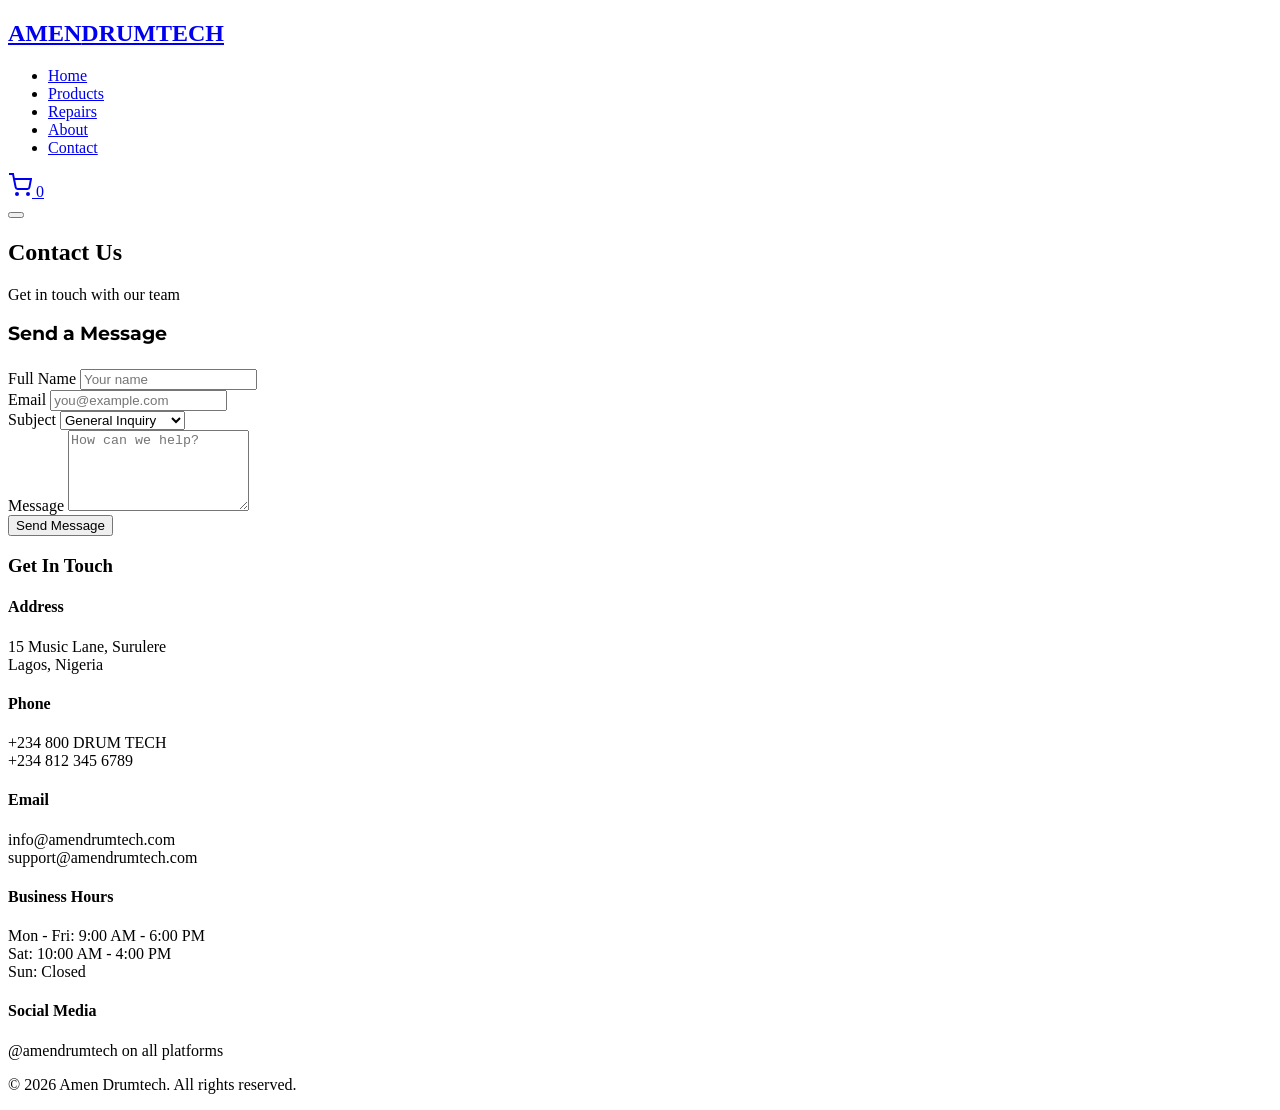
==== contact.html @ f6c1263b "Add contact.html" ====
<!DOCTYPE html>
<html lang="en">
<head>
    <meta charset="UTF-8">
    <meta name="viewport" content="width=device-width, initial-scale=1.0">
    <title>Contact - Amen Drumtech</title>
    <link rel="stylesheet" href="css/styles.css">
    <link href="https://fonts.googleapis.com/css2?family=Montserrat:wght@400;600;700;900&family=Inter:wght@300;400;500;600&display=swap" rel="stylesheet">
</head>
<body>
    <header class="header">
        <nav class="nav">
            <div class="nav-brand">
                <h1 class="logo"><a href="index.html">AMEN<span>DRUMTECH</span></a></h1>
            </div>
            <ul class="nav-links">
                <li><a href="index.html">Home</a></li>
                <li><a href="products.html">Products</a></li>
                <li><a href="repairs.html">Repairs</a></li>
                <li><a href="about.html">About</a></li>
                <li><a href="contact.html" class="active">Contact</a></li>
            </ul>
            <div class="nav-actions">
                <a href="cart.html" class="cart-icon">
                    <svg width="24" height="24" viewBox="0 0 24 24" fill="none" stroke="currentColor" stroke-width="2">
                        <circle cx="9" cy="21" r="1"/><circle cx="20" cy="21" r="1"/>
                        <path d="M1 1h4l2.68 13.39a2 2 0 0 0 2 1.61h9.72a2 2 0 0 0 2-1.61L23 6H6"/>
                    </svg>
                    <span class="cart-count" id="cart-count">0</span>
                </a>
            </div>
            <button class="mobile-toggle" id="mobile-toggle">
                <span></span><span></span><span></span>
            </button>
        </nav>
    </header>

    <section class="page-header">
        <h2>Contact Us</h2>
        <p>Get in touch with our team</p>
    </section>

    <section class="contact-section">
        <div class="container">
            <div class="contact-grid">
                <div class="contact-form">
                    <h3 style="font-family:'Montserrat',sans-serif; font-weight:700; margin-bottom:24px;">Send a Message</h3>
                    <form id="contact-form">
                        <div class="form-group">
                            <label>Full Name</label>
                            <input type="text" placeholder="Your name" required>
                        </div>
                        <div class="form-group">
                            <label>Email</label>
                            <input type="email" placeholder="you@example.com" required>
                        </div>
                        <div class="form-group">
                            <label>Subject</label>
                            <select>
                                <option>General Inquiry</option>
                                <option>Product Question</option>
                                <option>Order Support</option>
                                <option>Partnership</option>
                                <option>Warranty Claim</option>
                            </select>
                        </div>
                        <div class="form-group">
                            <label>Message</label>
                            <textarea placeholder="How can we help?" rows="5" required></textarea>
                        </div>
                        <button type="submit" class="btn btn-primary btn-full">Send Message</button>
                    </form>
                </div>
                <div class="contact-info-card">
                    <h3>Get In Touch</h3>
                    <div class="contact-info-item">
                        <h4>Address</h4>
                        <p>15 Music Lane, Surulere<br>Lagos, Nigeria</p>
                    </div>
                    <div class="contact-info-item">
                        <h4>Phone</h4>
                        <p>+234 800 DRUM TECH<br>+234 812 345 6789</p>
                    </div>
                    <div class="contact-info-item">
                        <h4>Email</h4>
                        <p>info@amendrumtech.com<br>support@amendrumtech.com</p>
                    </div>
                    <div class="contact-info-item">
                        <h4>Business Hours</h4>
                        <p>Mon - Fri: 9:00 AM - 6:00 PM<br>Sat: 10:00 AM - 4:00 PM<br>Sun: Closed</p>
                    </div>
                    <div class="contact-info-item">
                        <h4>Social Media</h4>
                        <p>@amendrumtech on all platforms</p>
                    </div>
                </div>
            </div>
        </div>
    </section>

    <footer class="footer">
        <div class="container">
            <div class="footer-bottom">
                <p>&copy; 2026 Amen Drumtech. All rights reserved.</p>
            </div>
        </div>
    </footer>

    <script src="js/products-data.js"></script>
    <script src="js/cart.js"></script>
    <script src="js/app.js"></script>
    <script>
        document.getElementById('contact-form').addEventListener('submit', function(e) {
            e.preventDefault();
            alert('Message sent! We\'ll get back to you within 24 hours.');
            this.reset();
        });
    </script>
</body>
</html>
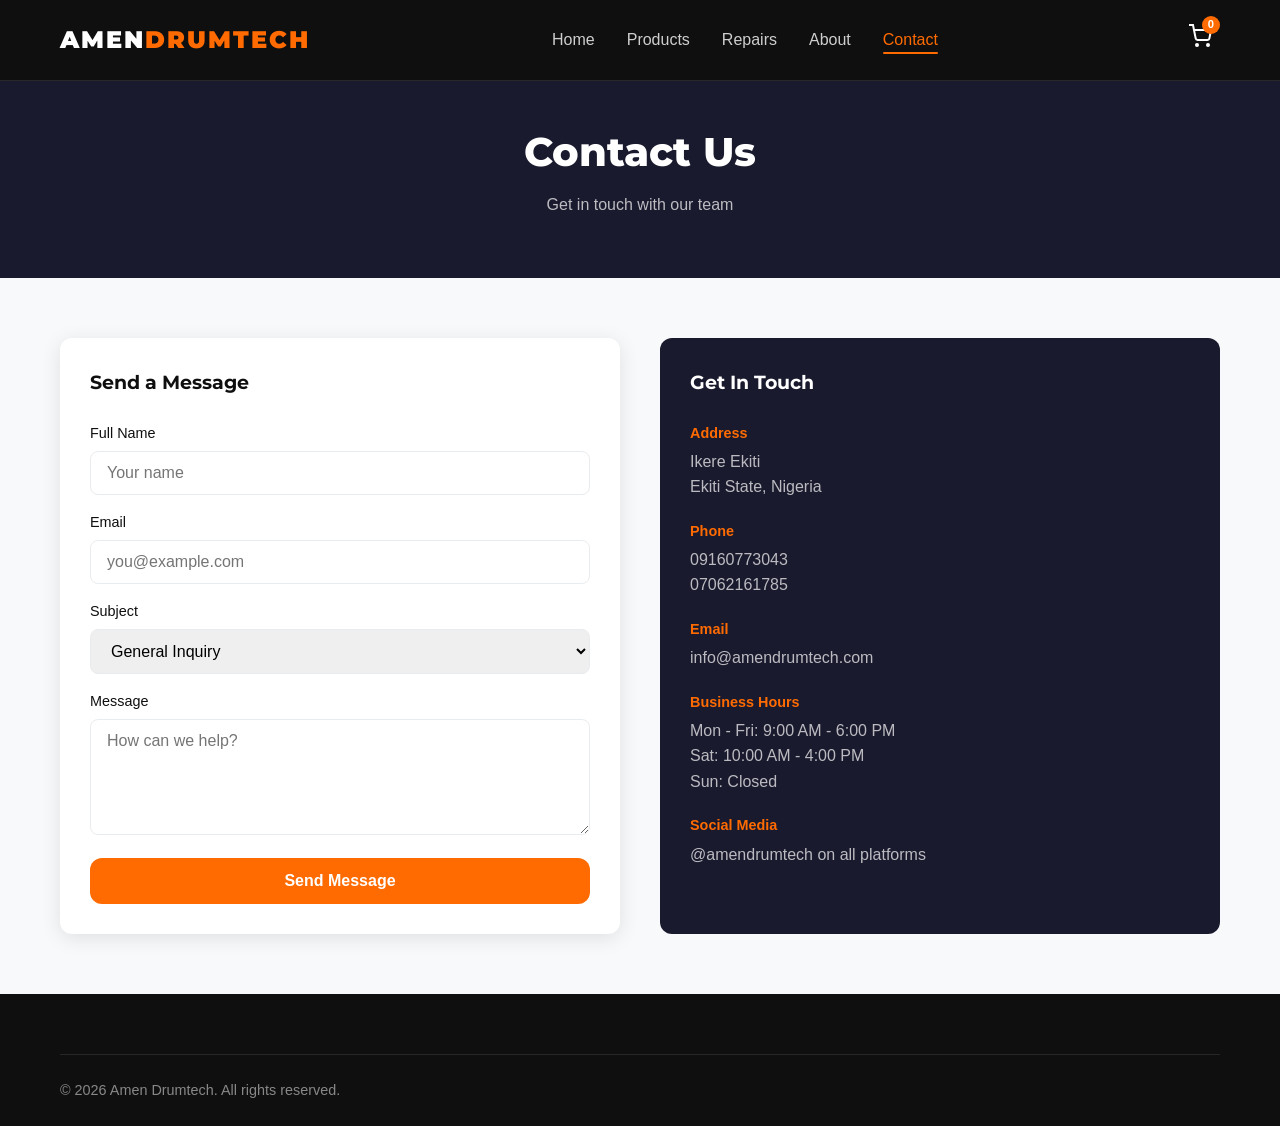
==== commit bc9d0b34: "Update contact info: Ikere Ekiti location, correct phone numbers" ====
--- a/contact.html
+++ b/contact.html
@@ -75,15 +75,15 @@
                     <h3>Get In Touch</h3>
                     <div class="contact-info-item">
                         <h4>Address</h4>
-                        <p>15 Music Lane, Surulere<br>Lagos, Nigeria</p>
+                        <p>Ikere Ekiti<br>Ekiti State, Nigeria</p>
                     </div>
                     <div class="contact-info-item">
                         <h4>Phone</h4>
-                        <p>+234 800 DRUM TECH<br>+234 812 345 6789</p>
+                        <p>09160773043<br>07062161785</p>
                     </div>
                     <div class="contact-info-item">
                         <h4>Email</h4>
-                        <p>info@amendrumtech.com<br>support@amendrumtech.com</p>
+                        <p>info@amendrumtech.com</p>
                     </div>
                     <div class="contact-info-item">
                         <h4>Business Hours</h4>
--- a/css/styles.css
+++ b/css/styles.css
@@ -0,0 +1,1403 @@
+/* ===== RESET & BASE ===== */
+*, *::before, *::after {
+    margin: 0;
+    padding: 0;
+    box-sizing: border-box;
+}
+
+:root {
+    --primary: #ff6b00;
+    --primary-dark: #e55d00;
+    --secondary: #1a1a2e;
+    --accent: #16213e;
+    --dark: #0f0f0f;
+    --light: #f8f9fa;
+    --gray: #6c757d;
+    --gray-light: #e9ecef;
+    --success: #28a745;
+    --warning: #ffc107;
+    --danger: #dc3545;
+    --radius: 12px;
+    --shadow: 0 4px 20px rgba(0,0,0,0.1);
+    --shadow-lg: 0 10px 40px rgba(0,0,0,0.15);
+    --transition: all 0.3s ease;
+}
+
+body {
+    font-family: 'Inter', sans-serif;
+    color: var(--dark);
+    background: var(--light);
+    line-height: 1.6;
+    overflow-x: hidden;
+}
+
+a {
+    text-decoration: none;
+    color: inherit;
+}
+
+ul { list-style: none; }
+
+.container {
+    max-width: 1200px;
+    margin: 0 auto;
+    padding: 0 20px;
+}
+
+.text-center { text-align: center; }
+
+/* ===== BUTTONS ===== */
+.btn {
+    display: inline-block;
+    padding: 14px 32px;
+    border-radius: var(--radius);
+    font-weight: 600;
+    font-size: 1rem;
+    cursor: pointer;
+    transition: var(--transition);
+    border: none;
+    text-align: center;
+}
+
+.btn-primary {
+    background: var(--primary);
+    color: white;
+}
+
+.btn-primary:hover {
+    background: var(--primary-dark);
+    transform: translateY(-2px);
+    box-shadow: 0 6px 20px rgba(255, 107, 0, 0.4);
+}
+
+.btn-outline {
+    background: transparent;
+    border: 2px solid var(--primary);
+    color: var(--primary);
+}
+
+.btn-outline:hover {
+    background: var(--primary);
+    color: white;
+}
+
+.btn-full { width: 100%; }
+
+.btn-sm {
+    padding: 8px 16px;
+    font-size: 0.85rem;
+}
+
+/* ===== HEADER & NAV ===== */
+.header {
+    position: fixed;
+    top: 0;
+    left: 0;
+    right: 0;
+    z-index: 1000;
+    background: rgba(15, 15, 15, 0.95);
+    backdrop-filter: blur(10px);
+    border-bottom: 1px solid rgba(255,255,255,0.1);
+}
+
+.nav {
+    max-width: 1200px;
+    margin: 0 auto;
+    padding: 16px 20px;
+    display: flex;
+    align-items: center;
+    justify-content: space-between;
+}
+
+.logo {
+    font-family: 'Montserrat', sans-serif;
+    font-weight: 900;
+    font-size: 1.5rem;
+    color: white;
+    letter-spacing: 2px;
+}
+
+.logo span {
+    color: var(--primary);
+}
+
+.logo a {
+    color: white;
+}
+
+.logo a span {
+    color: var(--primary);
+}
+
+.nav-links {
+    display: flex;
+    gap: 32px;
+}
+
+.nav-links a {
+    color: rgba(255,255,255,0.8);
+    font-weight: 500;
+    transition: var(--transition);
+    position: relative;
+}
+
+.nav-links a:hover,
+.nav-links a.active {
+    color: var(--primary);
+}
+
+.nav-links a.active::after {
+    content: '';
+    position: absolute;
+    bottom: -6px;
+    left: 0;
+    right: 0;
+    height: 2px;
+    background: var(--primary);
+    border-radius: 2px;
+}
+
+.nav-actions {
+    display: flex;
+    align-items: center;
+    gap: 16px;
+}
+
+.cart-icon {
+    position: relative;
+    color: white;
+    padding: 8px;
+    transition: var(--transition);
+}
+
+.cart-icon:hover { color: var(--primary); }
+
+.cart-count {
+    position: absolute;
+    top: 0;
+    right: 0;
+    background: var(--primary);
+    color: white;
+    font-size: 0.7rem;
+    width: 18px;
+    height: 18px;
+    border-radius: 50%;
+    display: flex;
+    align-items: center;
+    justify-content: center;
+    font-weight: 700;
+}
+
+.btn-admin {
+    background: rgba(255,255,255,0.1);
+    color: white;
+    padding: 8px 16px;
+    border-radius: 8px;
+    font-size: 0.85rem;
+    font-weight: 500;
+    transition: var(--transition);
+}
+
+.btn-admin:hover {
+    background: var(--primary);
+}
+
+.mobile-toggle {
+    display: none;
+    flex-direction: column;
+    gap: 5px;
+    background: none;
+    border: none;
+    cursor: pointer;
+}
+
+.mobile-toggle span {
+    width: 25px;
+    height: 2px;
+    background: white;
+    transition: var(--transition);
+}
+
+/* ===== HERO ===== */
+.hero {
+    min-height: 100vh;
+    display: flex;
+    align-items: center;
+    justify-content: space-between;
+    padding: 120px 40px 80px;
+    max-width: 1200px;
+    margin: 0 auto;
+    gap: 60px;
+}
+
+.hero-content {
+    flex: 1;
+}
+
+.hero-title {
+    font-family: 'Montserrat', sans-serif;
+    font-size: 3.5rem;
+    font-weight: 900;
+    line-height: 1.1;
+    margin-bottom: 24px;
+}
+
+.hero-title span {
+    color: var(--primary);
+}
+
+.hero-subtitle {
+    font-size: 1.2rem;
+    color: var(--gray);
+    margin-bottom: 40px;
+    max-width: 500px;
+}
+
+.hero-visual {
+    flex: 1;
+    display: flex;
+    justify-content: center;
+    align-items: center;
+}
+
+.drum-animation {
+    position: relative;
+    width: 300px;
+    height: 300px;
+    display: flex;
+    align-items: center;
+    justify-content: center;
+}
+
+.drum-circle {
+    position: absolute;
+    border: 3px solid var(--primary);
+    border-radius: 50%;
+    animation: pulse 2s ease-in-out infinite;
+}
+
+.drum-circle:nth-child(1) { width: 150px; height: 150px; }
+.drum-circle:nth-child(2) { width: 220px; height: 220px; }
+.drum-circle:nth-child(3) { width: 290px; height: 290px; }
+
+.delay-1 { animation-delay: 0.4s; }
+.delay-2 { animation-delay: 0.8s; }
+
+@keyframes pulse {
+    0%, 100% { opacity: 1; transform: scale(1); }
+    50% { opacity: 0.3; transform: scale(1.05); }
+}
+
+/* ===== FEATURES ===== */
+.features {
+    padding: 80px 0;
+    background: white;
+}
+
+.feature-grid {
+    display: grid;
+    grid-template-columns: repeat(auto-fit, minmax(250px, 1fr));
+    gap: 30px;
+}
+
+.feature-card {
+    text-align: center;
+    padding: 40px 24px;
+    border-radius: var(--radius);
+    transition: var(--transition);
+    border: 1px solid var(--gray-light);
+}
+
+.feature-card:hover {
+    transform: translateY(-5px);
+    box-shadow: var(--shadow);
+}
+
+.feature-icon {
+    font-size: 2.5rem;
+    margin-bottom: 16px;
+}
+
+.feature-card h3 {
+    font-family: 'Montserrat', sans-serif;
+    font-weight: 700;
+    margin-bottom: 8px;
+}
+
+.feature-card p {
+    color: var(--gray);
+    font-size: 0.95rem;
+}
+
+/* ===== PRODUCTS ===== */
+.featured-products,
+.products-section {
+    padding: 80px 0;
+}
+
+.section-title {
+    font-family: 'Montserrat', sans-serif;
+    font-size: 2.2rem;
+    font-weight: 800;
+    text-align: center;
+    margin-bottom: 48px;
+}
+
+.product-grid {
+    display: grid;
+    grid-template-columns: repeat(auto-fill, minmax(280px, 1fr));
+    gap: 30px;
+    margin-bottom: 48px;
+}
+
+.product-card {
+    background: white;
+    border-radius: var(--radius);
+    overflow: hidden;
+    box-shadow: var(--shadow);
+    transition: var(--transition);
+}
+
+.product-card:hover {
+    transform: translateY(-5px);
+    box-shadow: var(--shadow-lg);
+}
+
+.product-image {
+    height: 220px;
+    background: linear-gradient(135deg, var(--secondary), var(--accent));
+    display: flex;
+    align-items: center;
+    justify-content: center;
+    font-size: 4rem;
+    position: relative;
+    overflow: hidden;
+}
+
+.product-image::after {
+    content: '';
+    position: absolute;
+    top: 0;
+    left: 0;
+    right: 0;
+    bottom: 0;
+    background: linear-gradient(to bottom, transparent 60%, rgba(0,0,0,0.3));
+}
+
+.product-badge {
+    position: absolute;
+    top: 12px;
+    left: 12px;
+    background: var(--primary);
+    color: white;
+    padding: 4px 10px;
+    border-radius: 20px;
+    font-size: 0.75rem;
+    font-weight: 600;
+    z-index: 1;
+}
+
+.product-info {
+    padding: 20px;
+}
+
+.product-info h3 {
+    font-family: 'Montserrat', sans-serif;
+    font-weight: 700;
+    font-size: 1.1rem;
+    margin-bottom: 8px;
+}
+
+.product-info .category {
+    color: var(--gray);
+    font-size: 0.85rem;
+    margin-bottom: 12px;
+}
+
+.product-price {
+    display: flex;
+    align-items: center;
+    justify-content: space-between;
+}
+
+.price {
+    font-family: 'Montserrat', sans-serif;
+    font-weight: 700;
+    font-size: 1.3rem;
+    color: var(--primary);
+}
+
+.btn-add-cart {
+    background: var(--primary);
+    color: white;
+    border: none;
+    padding: 10px 20px;
+    border-radius: 8px;
+    font-weight: 600;
+    cursor: pointer;
+    transition: var(--transition);
+    font-size: 0.85rem;
+}
+
+.btn-add-cart:hover {
+    background: var(--primary-dark);
+    transform: scale(1.05);
+}
+
+/* ===== FILTERS ===== */
+.products-filter {
+    display: flex;
+    justify-content: center;
+    gap: 12px;
+    margin-bottom: 40px;
+    flex-wrap: wrap;
+}
+
+.filter-btn {
+    padding: 10px 24px;
+    border: 2px solid var(--gray-light);
+    background: white;
+    border-radius: 30px;
+    font-weight: 500;
+    cursor: pointer;
+    transition: var(--transition);
+}
+
+.filter-btn.active,
+.filter-btn:hover {
+    border-color: var(--primary);
+    background: var(--primary);
+    color: white;
+}
+
+/* ===== CTA ===== */
+.cta-section {
+    background: linear-gradient(135deg, var(--secondary), var(--accent));
+    padding: 80px 0;
+    text-align: center;
+    color: white;
+}
+
+.cta-section h2 {
+    font-family: 'Montserrat', sans-serif;
+    font-size: 2.5rem;
+    font-weight: 800;
+    margin-bottom: 16px;
+}
+
+.cta-section p {
+    font-size: 1.1rem;
+    opacity: 0.8;
+    margin-bottom: 32px;
+}
+
+/* ===== PAGE HEADER ===== */
+.page-header {
+    background: var(--secondary);
+    padding: 120px 20px 60px;
+    text-align: center;
+    color: white;
+}
+
+.page-header h2 {
+    font-family: 'Montserrat', sans-serif;
+    font-size: 2.5rem;
+    font-weight: 800;
+}
+
+.page-header p {
+    opacity: 0.7;
+    margin-top: 8px;
+}
+
+/* ===== CART ===== */
+.cart-section {
+    padding: 60px 0;
+}
+
+.cart-layout {
+    display: grid;
+    grid-template-columns: 1fr 380px;
+    gap: 40px;
+    align-items: start;
+}
+
+.cart-items {
+    background: white;
+    border-radius: var(--radius);
+    padding: 24px;
+    box-shadow: var(--shadow);
+}
+
+.cart-item {
+    display: flex;
+    align-items: center;
+    gap: 20px;
+    padding: 20px 0;
+    border-bottom: 1px solid var(--gray-light);
+}
+
+.cart-item:last-child { border-bottom: none; }
+
+.cart-item-image {
+    width: 80px;
+    height: 80px;
+    background: linear-gradient(135deg, var(--secondary), var(--accent));
+    border-radius: 10px;
+    display: flex;
+    align-items: center;
+    justify-content: center;
+    font-size: 2rem;
+    flex-shrink: 0;
+}
+
+.cart-item-info {
+    flex: 1;
+}
+
+.cart-item-info h4 {
+    font-family: 'Montserrat', sans-serif;
+    font-weight: 700;
+    margin-bottom: 4px;
+}
+
+.cart-item-info .item-price {
+    color: var(--primary);
+    font-weight: 600;
+}
+
+.cart-item-qty {
+    display: flex;
+    align-items: center;
+    gap: 12px;
+}
+
+.qty-btn {
+    width: 32px;
+    height: 32px;
+    border: 1px solid var(--gray-light);
+    background: white;
+    border-radius: 8px;
+    cursor: pointer;
+    font-weight: 700;
+    font-size: 1.1rem;
+    transition: var(--transition);
+}
+
+.qty-btn:hover {
+    border-color: var(--primary);
+    color: var(--primary);
+}
+
+.cart-item-remove {
+    background: none;
+    border: none;
+    color: var(--danger);
+    cursor: pointer;
+    font-size: 1.2rem;
+    padding: 8px;
+    transition: var(--transition);
+}
+
+.cart-item-remove:hover { transform: scale(1.2); }
+
+.empty-cart {
+    text-align: center;
+    padding: 60px 20px;
+}
+
+.empty-cart p {
+    font-size: 1.2rem;
+    color: var(--gray);
+    margin-bottom: 24px;
+}
+
+.cart-summary {
+    background: white;
+    border-radius: var(--radius);
+    padding: 30px;
+    box-shadow: var(--shadow);
+    position: sticky;
+    top: 100px;
+}
+
+.cart-summary h3 {
+    font-family: 'Montserrat', sans-serif;
+    font-weight: 700;
+    margin-bottom: 24px;
+    font-size: 1.2rem;
+}
+
+.summary-row {
+    display: flex;
+    justify-content: space-between;
+    margin-bottom: 16px;
+    font-size: 1rem;
+}
+
+.summary-row.total {
+    border-top: 2px solid var(--gray-light);
+    padding-top: 16px;
+    margin-top: 16px;
+    font-weight: 700;
+    font-size: 1.2rem;
+}
+
+.secure-text {
+    text-align: center;
+    font-size: 0.8rem;
+    color: var(--gray);
+    margin-top: 12px;
+}
+
+/* ===== MODAL ===== */
+.modal-overlay {
+    position: fixed;
+    top: 0;
+    left: 0;
+    right: 0;
+    bottom: 0;
+    background: rgba(0,0,0,0.6);
+    backdrop-filter: blur(4px);
+    z-index: 2000;
+    display: flex;
+    align-items: center;
+    justify-content: center;
+    padding: 20px;
+}
+
+.modal {
+    background: white;
+    border-radius: var(--radius);
+    width: 100%;
+    max-width: 480px;
+    max-height: 90vh;
+    overflow-y: auto;
+    box-shadow: var(--shadow-lg);
+}
+
+.modal-header {
+    display: flex;
+    justify-content: space-between;
+    align-items: center;
+    padding: 24px 24px 0;
+}
+
+.modal-header h3 {
+    font-family: 'Montserrat', sans-serif;
+    font-weight: 700;
+}
+
+.modal-close {
+    background: none;
+    border: none;
+    font-size: 1.8rem;
+    cursor: pointer;
+    color: var(--gray);
+    transition: var(--transition);
+}
+
+.modal-close:hover { color: var(--dark); }
+
+.modal-body {
+    padding: 24px;
+}
+
+/* ===== FORMS ===== */
+.form-group {
+    margin-bottom: 16px;
+}
+
+.form-group label {
+    display: block;
+    font-weight: 500;
+    margin-bottom: 6px;
+    font-size: 0.9rem;
+}
+
+.form-group input,
+.form-group textarea,
+.form-group select {
+    width: 100%;
+    padding: 12px 16px;
+    border: 1px solid var(--gray-light);
+    border-radius: 8px;
+    font-size: 1rem;
+    font-family: inherit;
+    transition: var(--transition);
+}
+
+.form-group input:focus,
+.form-group textarea:focus,
+.form-group select:focus {
+    outline: none;
+    border-color: var(--primary);
+    box-shadow: 0 0 0 3px rgba(255, 107, 0, 0.1);
+}
+
+.form-group textarea { resize: vertical; min-height: 80px; }
+
+.payment-total {
+    display: flex;
+    justify-content: space-between;
+    align-items: center;
+    font-size: 1.3rem;
+    font-weight: 700;
+    padding: 16px 0;
+    margin-bottom: 16px;
+    border-top: 2px solid var(--gray-light);
+}
+
+.payment-methods {
+    text-align: center;
+    margin-top: 16px;
+    font-size: 0.85rem;
+    color: var(--gray);
+}
+
+.spinner {
+    width: 48px;
+    height: 48px;
+    border: 4px solid var(--gray-light);
+    border-top-color: var(--primary);
+    border-radius: 50%;
+    animation: spin 1s linear infinite;
+    margin: 40px auto 20px;
+}
+
+@keyframes spin {
+    to { transform: rotate(360deg); }
+}
+
+.payment-processing,
+.payment-success {
+    text-align: center;
+    padding: 20px;
+}
+
+.success-icon {
+    width: 64px;
+    height: 64px;
+    background: var(--success);
+    color: white;
+    border-radius: 50%;
+    display: flex;
+    align-items: center;
+    justify-content: center;
+    font-size: 2rem;
+    margin: 0 auto 16px;
+}
+
+.order-ref {
+    background: var(--gray-light);
+    padding: 8px 16px;
+    border-radius: 8px;
+    font-size: 0.9rem;
+    margin: 16px 0;
+    display: inline-block;
+}
+
+/* ===== FOOTER ===== */
+.footer {
+    background: var(--dark);
+    color: white;
+    padding: 60px 0 24px;
+}
+
+.footer-grid {
+    display: grid;
+    grid-template-columns: 2fr 1fr 1fr 1.5fr;
+    gap: 40px;
+    margin-bottom: 40px;
+}
+
+.footer-brand p {
+    color: rgba(255,255,255,0.6);
+    margin-top: 12px;
+}
+
+.footer-links h4,
+.footer-contact h4 {
+    font-weight: 600;
+    margin-bottom: 16px;
+    color: var(--primary);
+}
+
+.footer-links li { margin-bottom: 10px; }
+
+.footer-links a {
+    color: rgba(255,255,255,0.6);
+    transition: var(--transition);
+}
+
+.footer-links a:hover { color: var(--primary); }
+
+.footer-contact p {
+    color: rgba(255,255,255,0.6);
+    margin-bottom: 8px;
+}
+
+.footer-bottom {
+    border-top: 1px solid rgba(255,255,255,0.1);
+    padding-top: 24px;
+    display: flex;
+    justify-content: space-between;
+    align-items: center;
+    flex-wrap: wrap;
+    gap: 16px;
+}
+
+.footer-bottom p { color: rgba(255,255,255,0.5); font-size: 0.9rem; }
+
+.payment-badges {
+    display: flex;
+    gap: 8px;
+}
+
+.badge {
+    background: rgba(255,255,255,0.1);
+    padding: 6px 12px;
+    border-radius: 6px;
+    font-size: 0.8rem;
+    color: rgba(255,255,255,0.7);
+}
+
+/* ===== ADMIN ===== */
+.admin-body { background: #f4f5f7; }
+
+.admin-header .nav { padding: 12px 20px; }
+
+.admin-badge {
+    background: var(--primary);
+    color: white;
+    padding: 3px 10px;
+    border-radius: 4px;
+    font-size: 0.7rem;
+    font-weight: 700;
+    margin-left: 12px;
+    text-transform: uppercase;
+}
+
+.admin-content {
+    padding: 100px 0 60px;
+}
+
+.admin-title {
+    font-family: 'Montserrat', sans-serif;
+    font-size: 1.8rem;
+    font-weight: 800;
+    margin-bottom: 32px;
+}
+
+.page-title-row {
+    display: flex;
+    justify-content: space-between;
+    align-items: center;
+    margin-bottom: 32px;
+}
+
+.page-title-row .admin-title { margin-bottom: 0; }
+
+.stats-grid {
+    display: grid;
+    grid-template-columns: repeat(auto-fit, minmax(220px, 1fr));
+    gap: 20px;
+    margin-bottom: 40px;
+}
+
+.stat-card {
+    background: white;
+    border-radius: var(--radius);
+    padding: 24px;
+    display: flex;
+    align-items: center;
+    gap: 16px;
+    box-shadow: var(--shadow);
+}
+
+.stat-icon {
+    width: 50px;
+    height: 50px;
+    border-radius: 12px;
+    display: flex;
+    align-items: center;
+    justify-content: center;
+    font-size: 1.5rem;
+}
+
+.stat-icon.revenue { background: #fff3e0; }
+.stat-icon.orders { background: #e3f2fd; }
+.stat-icon.payouts { background: #e8f5e9; }
+.stat-icon.pending { background: #fce4ec; }
+
+.stat-info h3 {
+    font-family: 'Montserrat', sans-serif;
+    font-weight: 700;
+    font-size: 1.3rem;
+}
+
+.stat-info p {
+    color: var(--gray);
+    font-size: 0.85rem;
+}
+
+.admin-grid {
+    display: grid;
+    grid-template-columns: 1.5fr 1fr;
+    gap: 30px;
+}
+
+.admin-card {
+    background: white;
+    border-radius: var(--radius);
+    padding: 24px;
+    box-shadow: var(--shadow);
+    margin-bottom: 30px;
+}
+
+.admin-card h3 {
+    font-family: 'Montserrat', sans-serif;
+    font-weight: 700;
+    margin-bottom: 16px;
+}
+
+.card-desc {
+    color: var(--gray);
+    font-size: 0.9rem;
+    margin-bottom: 20px;
+}
+
+.admin-table {
+    width: 100%;
+    border-collapse: collapse;
+    margin-bottom: 16px;
+}
+
+.admin-table th,
+.admin-table td {
+    padding: 12px;
+    text-align: left;
+    border-bottom: 1px solid var(--gray-light);
+    font-size: 0.9rem;
+}
+
+.admin-table th {
+    font-weight: 600;
+    color: var(--gray);
+    font-size: 0.8rem;
+    text-transform: uppercase;
+    letter-spacing: 0.5px;
+}
+
+.status {
+    padding: 4px 10px;
+    border-radius: 20px;
+    font-size: 0.75rem;
+    font-weight: 600;
+}
+
+.status.paid { background: #d4edda; color: #155724; }
+.status.processing { background: #fff3cd; color: #856404; }
+.status.pending { background: #f8d7da; color: #721c24; }
+
+.badge-opay {
+    background: #1dc286;
+    color: white;
+    padding: 3px 8px;
+    border-radius: 4px;
+    font-size: 0.75rem;
+    font-weight: 600;
+}
+
+/* ===== PAYOUTS ===== */
+.payout-stats {
+    display: grid;
+    grid-template-columns: repeat(auto-fit, minmax(200px, 1fr));
+    gap: 20px;
+    margin-bottom: 30px;
+}
+
+.pstat {
+    background: white;
+    border-radius: var(--radius);
+    padding: 20px;
+    box-shadow: var(--shadow);
+}
+
+.pstat-label {
+    display: block;
+    font-size: 0.85rem;
+    color: var(--gray);
+    margin-bottom: 6px;
+}
+
+.pstat-value {
+    font-family: 'Montserrat', sans-serif;
+    font-weight: 700;
+    font-size: 1.3rem;
+}
+
+.pstat-value.warning { color: var(--warning); }
+
+.quick-payout-form .form-group { margin-bottom: 12px; }
+
+/* ===== ABOUT & CONTACT ===== */
+.about-section,
+.contact-section {
+    padding: 60px 0;
+}
+
+.about-grid {
+    display: grid;
+    grid-template-columns: 1fr 1fr;
+    gap: 60px;
+    align-items: center;
+}
+
+.about-text h3 {
+    font-family: 'Montserrat', sans-serif;
+    font-weight: 700;
+    font-size: 1.5rem;
+    margin-bottom: 16px;
+}
+
+.about-text p {
+    color: var(--gray);
+    margin-bottom: 12px;
+}
+
+.contact-grid {
+    display: grid;
+    grid-template-columns: 1fr 1fr;
+    gap: 40px;
+}
+
+.contact-form {
+    background: white;
+    padding: 30px;
+    border-radius: var(--radius);
+    box-shadow: var(--shadow);
+}
+
+.contact-info-card {
+    background: var(--secondary);
+    color: white;
+    padding: 30px;
+    border-radius: var(--radius);
+}
+
+.contact-info-card h3 {
+    font-family: 'Montserrat', sans-serif;
+    margin-bottom: 24px;
+}
+
+.contact-info-item {
+    margin-bottom: 20px;
+}
+
+.contact-info-item h4 {
+    color: var(--primary);
+    font-size: 0.9rem;
+    margin-bottom: 4px;
+}
+
+.contact-info-item p {
+    color: rgba(255,255,255,0.7);
+}
+
+/* ===== REPAIR SERVICES ===== */
+.repair-services {
+    padding: 80px 0;
+}
+
+.services-grid {
+    display: grid;
+    grid-template-columns: repeat(auto-fill, minmax(280px, 1fr));
+    gap: 24px;
+}
+
+.service-card {
+    background: white;
+    border-radius: var(--radius);
+    padding: 30px;
+    box-shadow: var(--shadow);
+    transition: var(--transition);
+    border: 1px solid var(--gray-light);
+}
+
+.service-card:hover {
+    transform: translateY(-5px);
+    box-shadow: var(--shadow-lg);
+    border-color: var(--primary);
+}
+
+.service-icon {
+    font-size: 2.5rem;
+    margin-bottom: 16px;
+}
+
+.service-card h3 {
+    font-family: 'Montserrat', sans-serif;
+    font-weight: 700;
+    font-size: 1.1rem;
+    margin-bottom: 10px;
+}
+
+.service-card p {
+    color: var(--gray);
+    font-size: 0.9rem;
+    margin-bottom: 16px;
+    line-height: 1.5;
+}
+
+.service-price {
+    display: flex;
+    justify-content: space-between;
+    align-items: center;
+    margin-bottom: 16px;
+    padding-top: 12px;
+    border-top: 1px solid var(--gray-light);
+}
+
+.service-price .price {
+    font-size: 1.1rem;
+}
+
+.service-time {
+    background: var(--gray-light);
+    padding: 4px 10px;
+    border-radius: 20px;
+    font-size: 0.8rem;
+    color: var(--gray);
+    font-weight: 500;
+}
+
+/* Repair Process */
+.repair-process {
+    padding: 80px 0;
+    background: white;
+}
+
+.process-grid {
+    display: grid;
+    grid-template-columns: repeat(auto-fit, minmax(220px, 1fr));
+    gap: 30px;
+}
+
+.process-step {
+    text-align: center;
+    padding: 30px 20px;
+    position: relative;
+}
+
+.step-number {
+    width: 50px;
+    height: 50px;
+    background: var(--primary);
+    color: white;
+    border-radius: 50%;
+    display: flex;
+    align-items: center;
+    justify-content: center;
+    font-family: 'Montserrat', sans-serif;
+    font-weight: 700;
+    font-size: 1.3rem;
+    margin: 0 auto 16px;
+}
+
+.process-step h3 {
+    font-family: 'Montserrat', sans-serif;
+    font-weight: 700;
+    margin-bottom: 8px;
+}
+
+.process-step p {
+    color: var(--gray);
+    font-size: 0.9rem;
+}
+
+/* Repair Tracking */
+.repair-tracking {
+    padding: 80px 0;
+    background: linear-gradient(135deg, var(--secondary), var(--accent));
+}
+
+.tracking-card {
+    max-width: 600px;
+    margin: 0 auto;
+    text-align: center;
+    color: white;
+}
+
+.tracking-card h2 {
+    font-family: 'Montserrat', sans-serif;
+    font-weight: 800;
+    font-size: 2rem;
+    margin-bottom: 8px;
+}
+
+.tracking-card > p {
+    opacity: 0.7;
+    margin-bottom: 30px;
+}
+
+.tracking-form {
+    display: flex;
+    gap: 12px;
+    margin-bottom: 24px;
+}
+
+.tracking-form input {
+    flex: 1;
+    padding: 14px 20px;
+    border: none;
+    border-radius: var(--radius);
+    font-size: 1rem;
+    font-family: inherit;
+}
+
+.tracking-form input:focus {
+    outline: 2px solid var(--primary);
+}
+
+.tracking-result {
+    background: white;
+    color: var(--dark);
+    border-radius: var(--radius);
+    padding: 24px;
+    text-align: left;
+}
+
+.tracking-status {
+    display: flex;
+    align-items: center;
+    gap: 10px;
+    margin-bottom: 16px;
+    font-weight: 600;
+    font-size: 1.1rem;
+}
+
+.status-dot {
+    width: 12px;
+    height: 12px;
+    border-radius: 50%;
+    background: var(--success);
+}
+
+.status-not-found .status-dot {
+    background: var(--danger);
+}
+
+.tracking-details p {
+    margin-bottom: 8px;
+    font-size: 0.95rem;
+    color: var(--gray);
+}
+
+.tracking-details strong {
+    color: var(--dark);
+}
+
+/* Booking Modal Extras */
+.selected-service {
+    display: flex;
+    justify-content: space-between;
+    align-items: center;
+    background: var(--gray-light);
+    padding: 14px 18px;
+    border-radius: 8px;
+    margin-bottom: 20px;
+    font-weight: 600;
+}
+
+.selected-service span:last-child {
+    color: var(--primary);
+    font-family: 'Montserrat', sans-serif;
+    font-weight: 700;
+}
+
+.summary-details {
+    background: var(--gray-light);
+    padding: 16px;
+    border-radius: 8px;
+    margin-top: 16px;
+}
+
+.summary-details p {
+    margin-bottom: 8px;
+    font-size: 0.9rem;
+}
+
+.summary-details p:last-child {
+    margin-bottom: 0;
+}
+
+/* ===== RESPONSIVE ===== */
+@media (max-width: 768px) {
+    .mobile-toggle { display: flex; }
+
+    .nav-links {
+        display: none;
+        position: absolute;
+        top: 100%;
+        left: 0;
+        right: 0;
+        background: var(--dark);
+        flex-direction: column;
+        padding: 20px;
+        gap: 16px;
+    }
+
+    .nav-links.active { display: flex; }
+
+    .hero {
+        flex-direction: column;
+        text-align: center;
+        padding: 120px 20px 60px;
+    }
+
+    .hero-title { font-size: 2.5rem; }
+    .hero-subtitle { margin: 0 auto 32px; }
+
+    .cart-layout {
+        grid-template-columns: 1fr;
+    }
+
+    .footer-grid {
+        grid-template-columns: 1fr 1fr;
+    }
+
+    .admin-grid {
+        grid-template-columns: 1fr;
+    }
+
+    .about-grid,
+    .contact-grid {
+        grid-template-columns: 1fr;
+    }
+
+    .stats-grid {
+        grid-template-columns: 1fr 1fr;
+    }
+}
+
+@media (max-width: 480px) {
+    .hero-title { font-size: 2rem; }
+
+    .product-grid {
+        grid-template-columns: 1fr;
+    }
+
+    .stats-grid {
+        grid-template-columns: 1fr;
+    }
+
+    .footer-grid {
+        grid-template-columns: 1fr;
+    }
+
+    .footer-bottom {
+        flex-direction: column;
+        text-align: center;
+    }
+}
